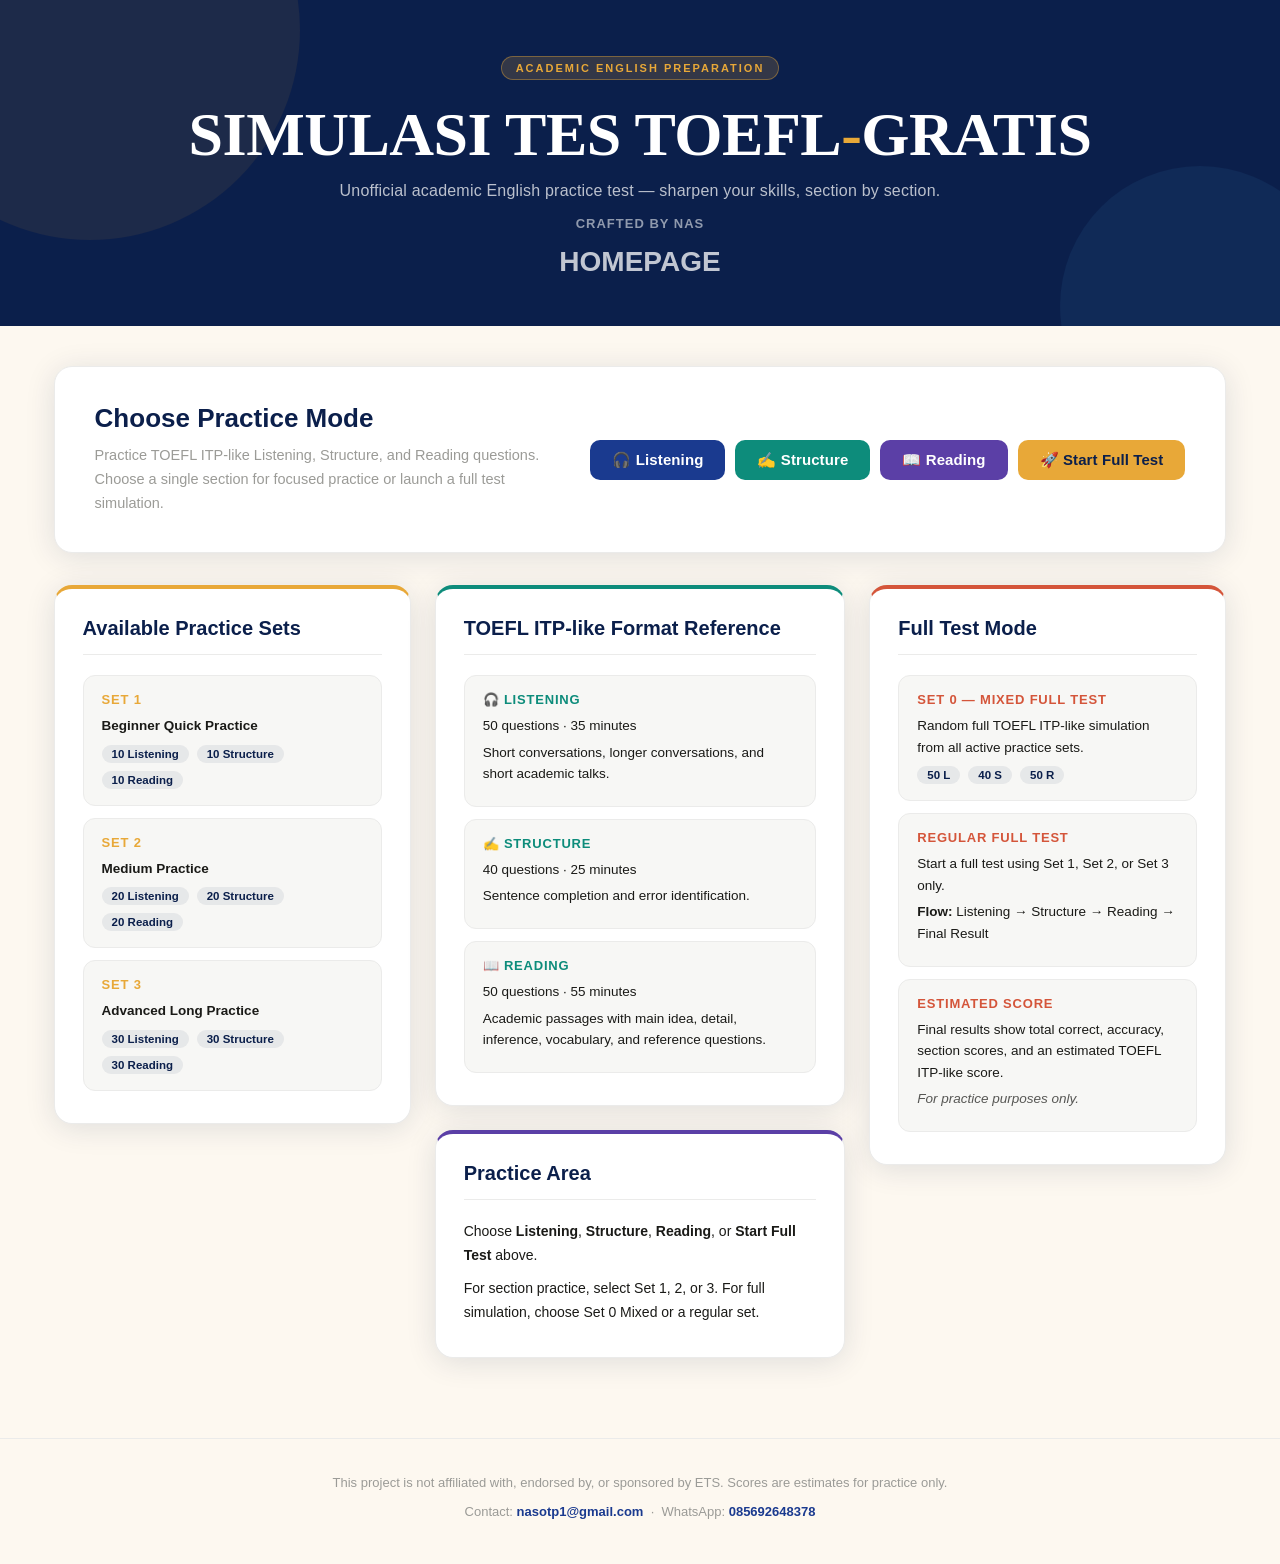
==== toefl/index.html @ bfa9fa6b "feat: Test Toefl" ====
<!DOCTYPE html>
<html lang="en">
<head>
  <meta charset="UTF-8" />
  <meta name="viewport" content="width=device-width, initial-scale=1.0" />

  <title>Simulasi Tes TOEFL Online GRATIS</title>

  <link rel="stylesheet" href="css/style.css" />
</head>
<body>

  <header class="app-header">
  <div class="header-inner">
    <div class="header-badge">Academic English Preparation</div>
      
    <h1 class="app-title">
      SIMULASI TES TOEFL<span>-</span>GRATIS
    </h1>

    <p class="app-subtitle">
      Unofficial academic English practice test — sharpen your skills, section by section.
    </p>

    <span class="app-author">Crafted by Nas</span>
    <a href="https://sagaevans.github.io/SIMULASI-BELAJAR-GRATIS/" class="btn-home" style="color: rgba(255,255,255,0.75); text-decoration: none; font-weight: bold; font-size: 28px; display: block; margin-top: 14px;">
      HOMEPAGE
    </a>
  </div>

  </header>

  <main class="container">

    <section class="intro-card">
      <div class="intro-left">
        <h2>Choose Practice Mode</h2>
        <p>
          Practice TOEFL ITP-like Listening, Structure, and Reading questions.
          Choose a single section for focused practice or launch a full test simulation.
        </p>
      </div>

      <div class="section-buttons">
        <button id="btn-nav-listening" onclick="handleMainNavClick('listening')">
          🎧 Listening
        </button>

        <button id="btn-nav-structure" onclick="handleMainNavClick('structure')">
          ✍️ Structure
        </button>

        <button id="btn-nav-reading" onclick="handleMainNavClick('reading')">
          📖 Reading
        </button>

        <button id="btn-nav-fulltest" class="btn-full-test" onclick="handleMainNavClick('fulltest')">
          🚀 Start Full Test
        </button>
      </div>
    </section>

    <div class="home-three-column">

      <section class="test-info color-block-sets">
        <h2>Available Practice Sets</h2>

        <div class="vertical-info-list">

          <div class="info-box">
            <h3>Set 1</h3>
            <p><strong>Beginner Quick Practice</strong></p>

            <div class="stat-row">
              <span class="stat-pill">10 Listening</span>
              <span class="stat-pill">10 Structure</span>
              <span class="stat-pill">10 Reading</span>
            </div>
          </div>

          <div class="info-box">
            <h3>Set 2</h3>
            <p><strong>Medium Practice</strong></p>

            <div class="stat-row">
              <span class="stat-pill">20 Listening</span>
              <span class="stat-pill">20 Structure</span>
              <span class="stat-pill">20 Reading</span>
            </div>
          </div>

          <div class="info-box">
            <h3>Set 3</h3>
            <p><strong>Advanced Long Practice</strong></p>

            <div class="stat-row">
              <span class="stat-pill">30 Listening</span>
              <span class="stat-pill">30 Structure</span>
              <span class="stat-pill">30 Reading</span>
            </div>
          </div>

        </div>
      </section>

      <div class="home-center-column">

        <section class="test-info color-block-reference">
          <h2>TOEFL ITP-like Format Reference</h2>

          <div class="vertical-info-list">

            <div class="info-box">
              <h3>🎧 Listening</h3>
              <p>50 questions · 35 minutes</p>
              <p>
                Short conversations, longer conversations, and short academic talks.
              </p>
            </div>

            <div class="info-box">
              <h3>✍️ Structure</h3>
              <p>40 questions · 25 minutes</p>
              <p>
                Sentence completion and error identification.
              </p>
            </div>

            <div class="info-box">
              <h3>📖 Reading</h3>
              <p>50 questions · 55 minutes</p>
              <p>
                Academic passages with main idea, detail, inference, vocabulary, and reference questions.
              </p>
            </div>

          </div>
        </section>

        <section id="practice-area" class="practice-area color-block-practice">
          <h2>Practice Area</h2>

          <p>
            Choose <strong>Listening</strong>, <strong>Structure</strong>,
            <strong>Reading</strong>, or <strong>Start Full Test</strong> above.
          </p>

          <p class="practice-note">
            For section practice, select Set 1, 2, or 3.
            For full simulation, choose Set 0 Mixed or a regular set.
          </p>
        </section>

      </div>

      <section class="test-info color-block-fulltest">
        <h2>Full Test Mode</h2>

        <div class="vertical-info-list">

          <div class="info-box">
            <h3>Set 0 — Mixed Full Test</h3>
            <p>
              Random full TOEFL ITP-like simulation from all active practice sets.
            </p>

            <div class="stat-row">
              <span class="stat-pill">50 L</span>
              <span class="stat-pill">40 S</span>
              <span class="stat-pill">50 R</span>
            </div>
          </div>

          <div class="info-box">
            <h3>Regular Full Test</h3>
            <p>
              Start a full test using Set 1, Set 2, or Set 3 only.
            </p>

            <p class="flow-text">
              <strong>Flow:</strong> Listening → Structure → Reading → Final Result
            </p>
          </div>

          <div class="info-box">
            <h3>Estimated Score</h3>
            <p>
              Final results show total correct, accuracy, section scores,
              and an estimated TOEFL ITP-like score.
            </p>

            <p class="muted-note">
              For practice purposes only.
            </p>
          </div>

        </div>
      </section>

    </div>

  </main>

  <footer class="app-footer">
    <p>
      This project is not affiliated with, endorsed by, or sponsored by ETS.
      Scores are estimates for practice only.
    </p>

    <p class="footer-contact">
      Contact:
      <a href="mailto:nasotp1@gmail.com">nasotp1@gmail.com</a>
      &nbsp;·&nbsp;
      WhatsApp:
      <a href="https://wa.me/6285692648378" target="_blank">085692648378</a>
    </p>
  </footer>

  <script>
    function scrollToPracticeArea() {
      const practiceArea = document.getElementById("practice-area");

      if (!practiceArea) {
        return;
      }

      setTimeout(function () {
        practiceArea.scrollIntoView({
          behavior: "smooth",
          block: "start"
        });
      }, 150);
    }

    function handleMainNavClick(mode) {
      if (mode === "fulltest") {
        loadFullTestIntro();
      } else {
        loadSection(mode);
      }

      scrollToPracticeArea();
    }
  </script>

  <script src="js/app.js"></script>
</body>
</html>
---- toefl/css/style.css ----
*,
*::before,
*::after {
  box-sizing: border-box;
  margin: 0;
  padding: 0;
}

:root {
  --navy: #0b1f4b;
  --blue: #1a3a8f;
  --accent: #e8a838;
  --teal: #0d8c7b;
  --coral: #d4553a;
  --violet: #5b3fa6;
  --cream: #fdf8f0;
  --gray50: #f7f7f5;
  --gray100: #ebebea;
  --gray400: #9b9b97;
  --gray700: #3d3d3a;
  --text: #1a1a17;
  --shadow: rgba(11, 31, 75, 0.12);
  --card-radius: 18px;
}

html {
  scroll-behavior: smooth;
}

body {
  font-family: "Segoe UI", Arial, sans-serif;
  background: var(--cream);
  color: var(--text);
  min-height: 100vh;
}

/* Header */

.app-header {
  position: relative;
  background: var(--navy);
  overflow: hidden;
  padding: 56px 24px 48px;
  text-align: center;
}

.app-header::before,
.app-header::after {
  content: "";
  position: absolute;
  border-radius: 50%;
  opacity: 0.08;
}

.app-header::before {
  width: 420px;
  height: 420px;
  top: -180px;
  left: -120px;
  background: var(--accent);
}

.app-header::after {
  width: 280px;
  height: 280px;
  bottom: -120px;
  right: -60px;
  background: #4fa3e0;
}

.header-inner {
  position: relative;
  z-index: 1;
}

.header-badge {
  display: inline-block;
  background: rgba(232, 168, 56, 0.18);
  color: var(--accent);
  border: 1px solid rgba(232, 168, 56, 0.4);
  font-size: 11px;
  font-weight: 700;
  letter-spacing: 2px;
  text-transform: uppercase;
  padding: 5px 14px;
  border-radius: 40px;
  margin-bottom: 20px;
}

.app-title {
  font-family: Georgia, "Times New Roman", serif;
  font-weight: 900;
  font-size: clamp(36px, 5vw, 62px);
  color: #ffffff;
  line-height: 1.1;
  letter-spacing: -0.5px;
}

.app-title span {
  color: var(--accent);
}

.app-subtitle {
  margin-top: 14px;
  font-size: 16px;
  color: rgba(255, 255, 255, 0.72);
  font-weight: 400;
  letter-spacing: 0.2px;
}

.app-author {
  display: inline-block;
  margin-top: 16px;
  font-size: 13px;
  font-weight: 600;
  color: rgba(255, 255, 255, 0.55);
  letter-spacing: 1px;
  text-transform: uppercase;
}

/* Layout */

.container {
  width: 96vw;
  max-width: 1680px;
  margin: 0 auto;
  padding: 40px 28px 60px;
}

.intro-card {
  background: #ffffff;
  border: 1px solid var(--gray100);
  border-radius: var(--card-radius);
  padding: 36px 40px;
  margin-bottom: 32px;
  box-shadow: 0 4px 30px var(--shadow);
  display: flex;
  align-items: center;
  gap: 40px;
  flex-wrap: wrap;
}

.intro-left {
  flex: 1;
  min-width: 240px;
}

.intro-card h2 {
  font-size: 26px;
  font-weight: 800;
  color: var(--navy);
  margin-bottom: 10px;
}

.intro-card p {
  font-size: 14.5px;
  color: var(--gray400);
  line-height: 1.65;
  max-width: 520px;
}

.home-three-column {
  display: grid;
  grid-template-columns: minmax(330px, 1fr) minmax(390px, 1.15fr) minmax(330px, 1fr);
  gap: 24px;
  align-items: start;
}

.home-center-column {
  display: flex;
  flex-direction: column;
  gap: 24px;
}

/* Main cards */

.test-info,
.practice-area {
  background: #ffffff;
  border: 1px solid var(--gray100);
  border-radius: var(--card-radius);
  padding: 28px 28px 32px;
  box-shadow: 0 4px 30px var(--shadow);
}

.color-block-sets {
  border-top: 4px solid var(--accent);
}

.color-block-reference {
  border-top: 4px solid var(--teal);
}

.color-block-fulltest {
  border-top: 4px solid var(--coral);
}

.color-block-practice {
  border-top: 4px solid var(--violet);
}

.test-info h2,
.practice-area h2 {
  font-size: 20px;
  font-weight: 800;
  color: var(--navy);
  margin-bottom: 20px;
  padding-bottom: 14px;
  border-bottom: 1px solid var(--gray100);
}

/* Buttons */

.section-buttons {
  display: flex;
  flex-wrap: wrap;
  gap: 10px;
  margin-top: 0;
  flex-shrink: 0;
}

button {
  font-family: "Segoe UI", Arial, sans-serif;
  font-size: 15px;
  font-weight: 700;
  border: none;
  border-radius: 10px;
  padding: 11px 22px;
  cursor: pointer;
  transition: all 0.18s ease;
  letter-spacing: 0.1px;
  background: var(--blue);
  color: #ffffff;
}

#btn-nav-listening {
  background: var(--blue);
  color: #ffffff;
}

#btn-nav-structure {
  background: var(--teal);
  color: #ffffff;
}

#btn-nav-reading {
  background: var(--violet);
  color: #ffffff;
}

#btn-nav-listening:hover {
  background: #0f2a6b;
  transform: translateY(-2px);
  box-shadow: 0 6px 18px rgba(26, 58, 143, 0.3);
}

#btn-nav-structure:hover {
  background: #09705f;
  transform: translateY(-2px);
  box-shadow: 0 6px 18px rgba(13, 140, 123, 0.3);
}

#btn-nav-reading:hover {
  background: #432f80;
  transform: translateY(-2px);
  box-shadow: 0 6px 18px rgba(91, 63, 166, 0.3);
}

.btn-full-test {
  background: var(--accent);
  color: var(--navy);
  font-weight: 800;
}

.btn-full-test:hover {
  background: #d4942b;
  transform: translateY(-2px);
  box-shadow: 0 6px 18px rgba(232, 168, 56, 0.38);
}

.main-button-active {
  background: #16a34a !important;
  color: #ffffff !important;
  box-shadow: 0 0 0 3px rgba(22, 163, 74, 0.25) !important;
}

.btn-full-test.main-button-active {
  background: #ea580c !important;
  color: #ffffff !important;
  box-shadow: 0 0 0 3px rgba(234, 88, 12, 0.25) !important;
}

button:disabled {
  background: #cbd5e1 !important;
  color: #64748b !important;
  cursor: not-allowed;
  transform: none;
  box-shadow: none;
}

/* Info boxes */

.vertical-info-list {
  display: flex;
  flex-direction: column;
  gap: 12px;
}

.info-box {
  background: var(--gray50);
  border: 1px solid var(--gray100);
  border-radius: 12px;
  padding: 16px 18px;
  transition: transform 0.15s ease, box-shadow 0.15s ease;
}

.info-box:hover {
  transform: translateY(-2px);
  box-shadow: 0 6px 20px var(--shadow);
}

.info-box h3 {
  font-size: 13px;
  font-weight: 800;
  letter-spacing: 0.8px;
  text-transform: uppercase;
  margin-bottom: 8px;
}

.color-block-sets .info-box h3 {
  color: var(--accent);
}

.color-block-reference .info-box h3 {
  color: var(--teal);
}

.color-block-fulltest .info-box h3 {
  color: var(--coral);
}

.color-block-practice .info-box h3 {
  color: var(--violet);
}

.info-box p {
  font-size: 13.5px;
  color: var(--text);
  line-height: 1.6;
  margin: 5px 0;
}

.info-box strong {
  color: var(--text);
}

.stat-row {
  display: flex;
  flex-wrap: wrap;
  gap: 8px;
  margin-top: 8px;
}

.stat-pill {
  font-size: 11.5px;
  font-weight: 700;
  padding: 3px 10px;
  border-radius: 20px;
  background: rgba(11, 31, 75, 0.07);
  color: var(--navy);
}

.practice-area p {
  font-size: 14px;
  color: var(--text);
  line-height: 1.7;
}

.practice-note,
.flow-text {
  margin-top: 10px;
}

.muted-note {
  margin-top: 6px;
  font-style: italic;
  opacity: 0.72;
}

/* Dynamic test content */

.question-card,
.passage-card,
.audio-box,
.score-box,
.restart-box {
  background: #ffffff;
  border: 1px solid #d7dde7;
  border-radius: 12px;
  padding: 18px;
  margin: 16px 0;
}

.question-card h3,
.passage-card h3,
.audio-box h3,
.score-box h3,
.restart-box h3 {
  margin-top: 0;
}

.question-meta {
  color: #475569;
  font-size: 14px;
}

.choice {
  display: block;
  background: #f8fafc;
  border: 1px solid #dbe3ef;
  border-radius: 8px;
  padding: 10px;
  margin: 9px 0;
  cursor: pointer;
}

.choice:hover {
  background: #eff6ff;
  border-color: #93c5fd;
}

.choice input {
  margin-right: 8px;
}

.explanation {
  margin-top: 12px;
  line-height: 1.5;
}

.correct {
  color: #16a34a;
  font-weight: bold;
}

.wrong {
  color: #dc2626;
  font-weight: bold;
}

.passage-text {
  line-height: 1.7;
  white-space: pre-line;
}

.audio-box {
  background: #f8fafc;
  border-color: #cbd5e1;
}

.audio-controls {
  display: flex;
  flex-wrap: wrap;
  gap: 10px;
  margin: 14px 0;
}

.audio-status {
  margin-top: 10px;
  font-weight: bold;
  color: #475569;
}

.btn-play {
  background: #2563eb;
  color: #ffffff;
}

.btn-pause {
  background: #f59e0b;
  color: #111827;
}

.btn-resume {
  background: #16a34a;
  color: #ffffff;
}

.btn-stop {
  background: #dc2626;
  color: #ffffff;
}

.btn-play.active,
.btn-pause.active,
.btn-resume.active,
.btn-stop.active {
  box-shadow: 0 0 0 3px rgba(37, 99, 235, 0.25);
  transform: translateY(-1px);
}

.btn-stop:hover {
  background: #b91c1c;
}

.timer-box {
  display: flex;
  justify-content: space-between;
  align-items: center;
  background: #ecfeff;
  border: 1px solid #67e8f9;
  border-radius: 10px;
  padding: 14px 18px;
  margin: 16px 0;
}

.timer-box p {
  margin: 5px 0 0;
  color: #475569;
  font-size: 14px;
}

.timer-display {
  font-size: 30px;
  font-weight: bold;
  color: #0e7490;
}

.timer-warning {
  background: #fef9c3;
  border-color: #facc15;
}

.timer-warning .timer-display {
  color: #a16207;
}

.timer-danger {
  background: #fee2e2;
  border-color: #ef4444;
}

.timer-danger .timer-display {
  color: #b91c1c;
}

.score-box {
  background: #f0fdf4;
  border-color: #86efac;
}

.score-box p {
  line-height: 1.5;
}

.restart-box {
  background: #f8fafc;
  border-color: #cbd5e1;
}

.restart-buttons {
  display: flex;
  flex-wrap: wrap;
  gap: 10px;
}

.btn-restart {
  background: #2563eb;
  color: #ffffff;
}

.btn-shuffle {
  background: #7c3aed;
  color: #ffffff;
}

.btn-shuffle:hover {
  background: #5b21b6;
}

/* Footer */

.app-footer {
  text-align: center;
  padding: 32px 24px 40px;
  font-size: 13px;
  color: var(--gray400);
  line-height: 1.8;
  border-top: 1px solid var(--gray100);
  margin-top: 20px;
}

.app-footer a {
  color: var(--blue);
  text-decoration: none;
  font-weight: 600;
}

.app-footer a:hover {
  text-decoration: underline;
}

.footer-contact {
  margin-top: 6px;
}

code {
  background: #e5e7eb;
  color: #111827;
  padding: 2px 5px;
  border-radius: 4px;
}

/* Responsive */

@media (max-width: 1100px) {
  .home-three-column {
    grid-template-columns: 1fr 1fr;
  }

  .home-three-column > .test-info:last-child {
    grid-column: 1 / -1;
  }
}

@media (max-width: 720px) {
  .app-header {
    padding: 42px 18px 36px;
  }

  .app-title {
    font-size: 34px;
  }

  .app-subtitle {
    font-size: 14px;
  }

  .home-three-column {
    grid-template-columns: 1fr;
  }

  .intro-card {
    flex-direction: column;
    align-items: stretch;
    gap: 24px;
    padding: 28px 22px;
  }

  .section-buttons {
    flex-direction: column;
  }

  .section-buttons button,
  .audio-controls button,
  .restart-buttons button {
    width: 100%;
  }

  .container {
    width: 100%;
    padding: 24px 16px 48px;
  }

  .test-info,
  .practice-area {
    padding: 22px 20px 26px;
  }

  .timer-box {
    flex-direction: column;
    align-items: flex-start;
    gap: 10px;
  }

  .timer-display {
    font-size: 26px;
  }
}
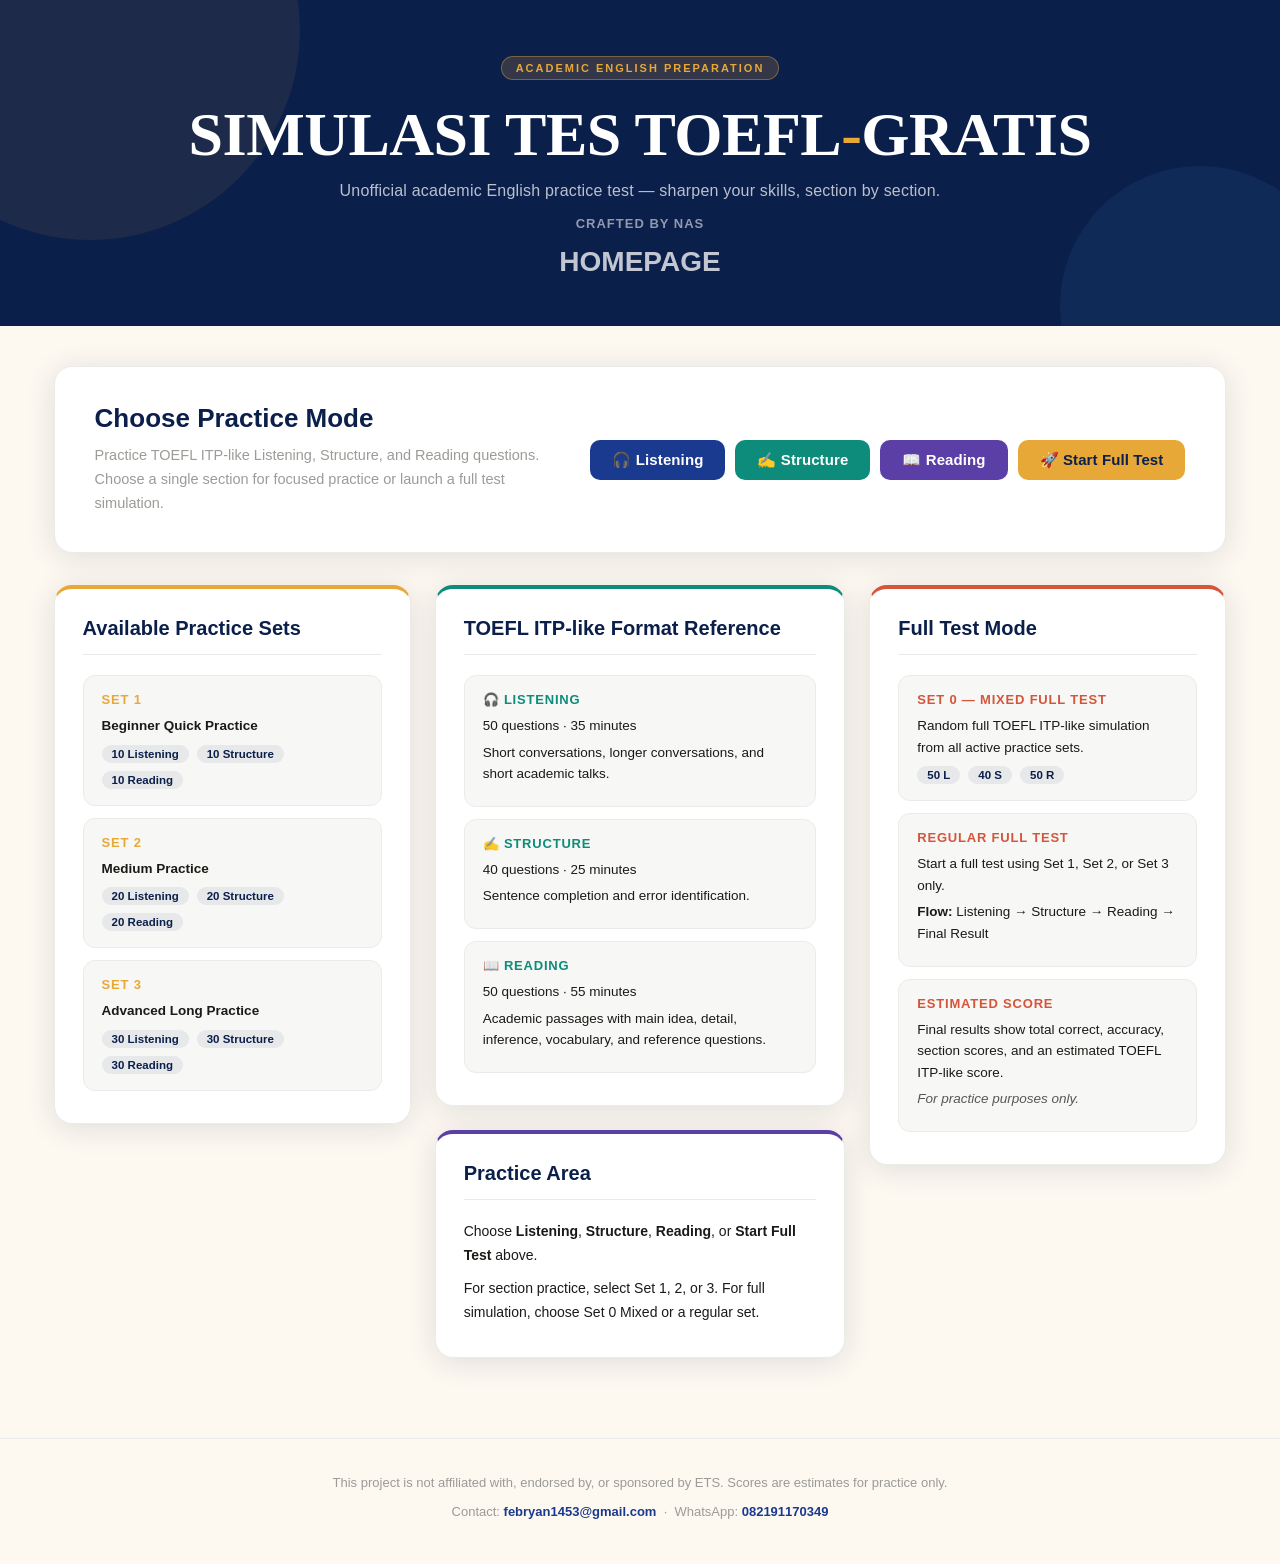
==== commit 10cdf47f: "feat: Test Toefl" ====
--- a/toefl/index.html
+++ b/toefl/index.html
@@ -23,7 +23,7 @@
     </p>
 
     <span class="app-author">Crafted by Nas</span>
-    <a href="https://sagaevans.github.io/SIMULASI-BELAJAR-GRATIS/" class="btn-home" style="color: rgba(255,255,255,0.75); text-decoration: none; font-weight: bold; font-size: 28px; display: block; margin-top: 14px;">
+    <a href="https://febryann.my.id" class="btn-home" style="color: rgba(255,255,255,0.75); text-decoration: none; font-weight: bold; font-size: 28px; display: block; margin-top: 14px;">
       HOMEPAGE
     </a>
   </div>
@@ -209,10 +209,10 @@
 
     <p class="footer-contact">
       Contact:
-      <a href="mailto:nasotp1@gmail.com">nasotp1@gmail.com</a>
+      <a href="mailto:febryan1453@gmail.com">febryan1453@gmail.com</a>
       &nbsp;·&nbsp;
       WhatsApp:
-      <a href="https://wa.me/6285692648378" target="_blank">085692648378</a>
+      <a href="https://wa.me/6282191170349" target="_blank">082191170349</a>
     </p>
   </footer>
 
